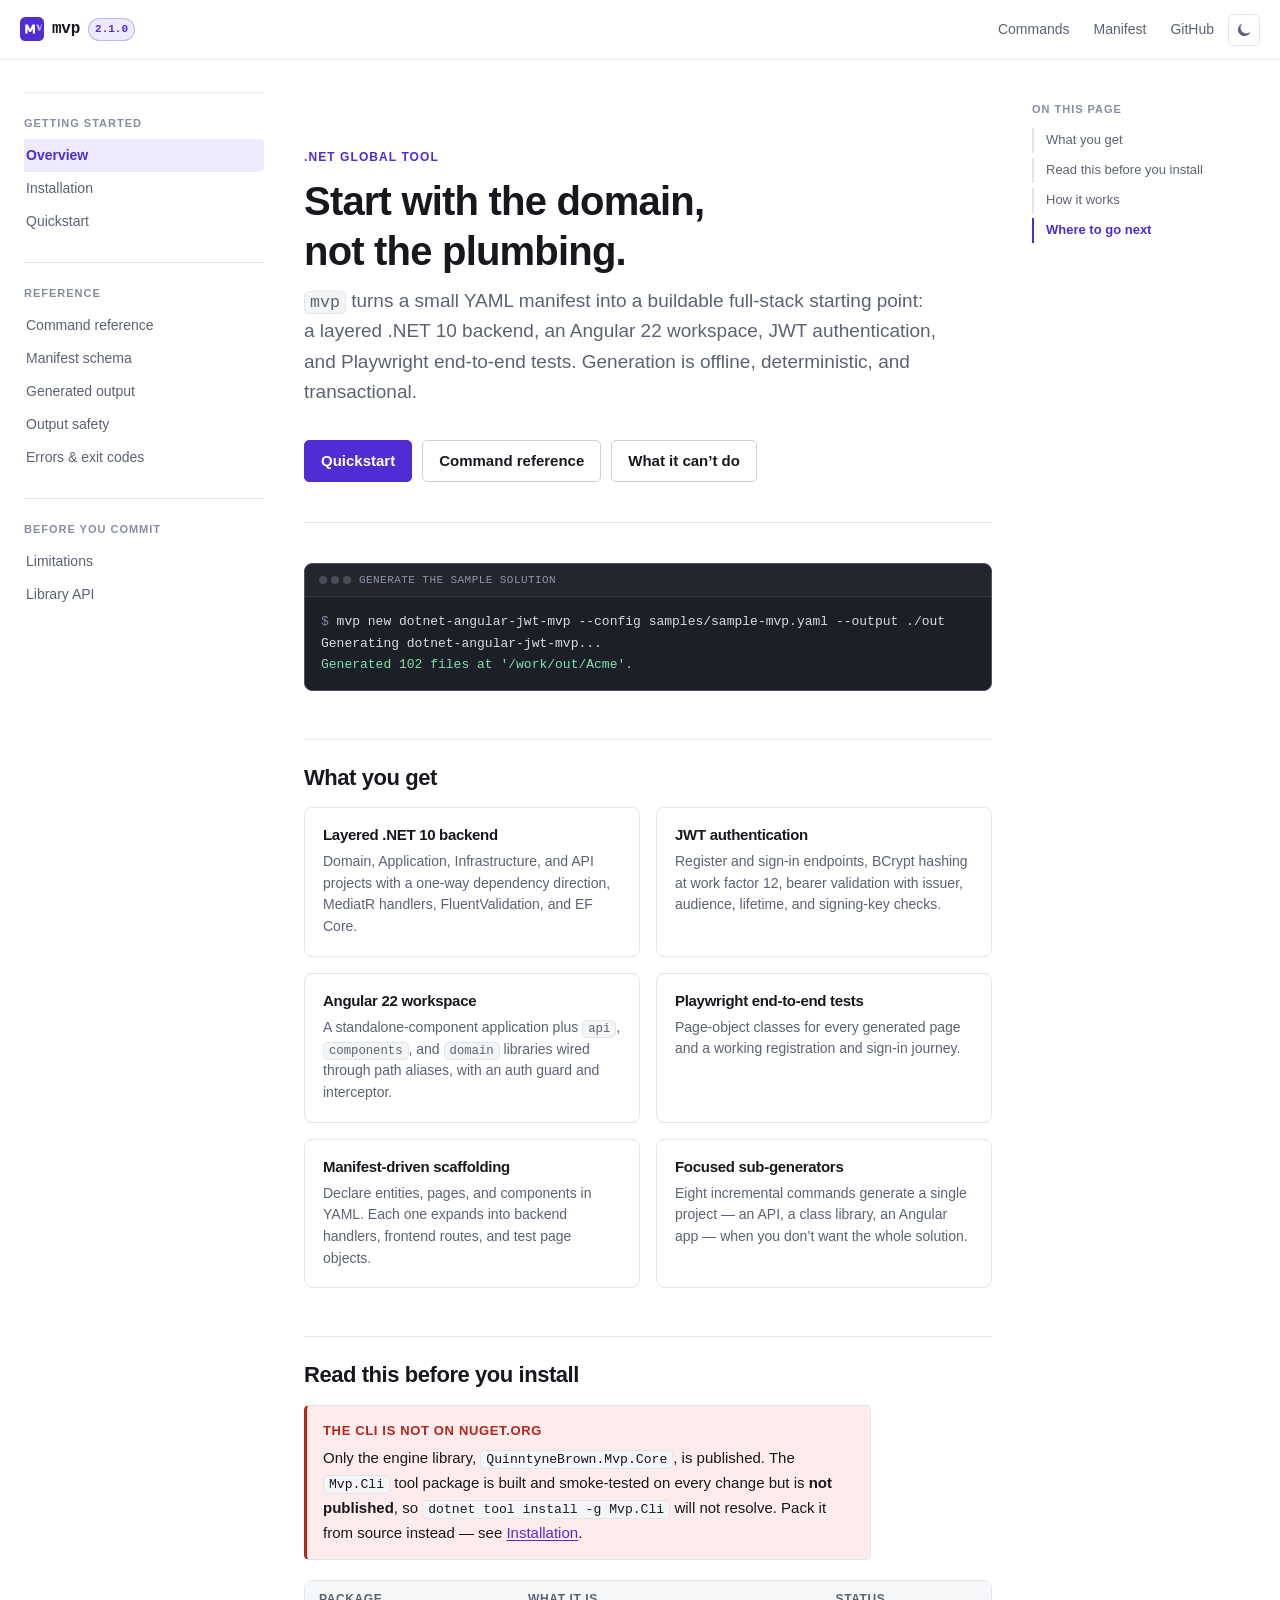
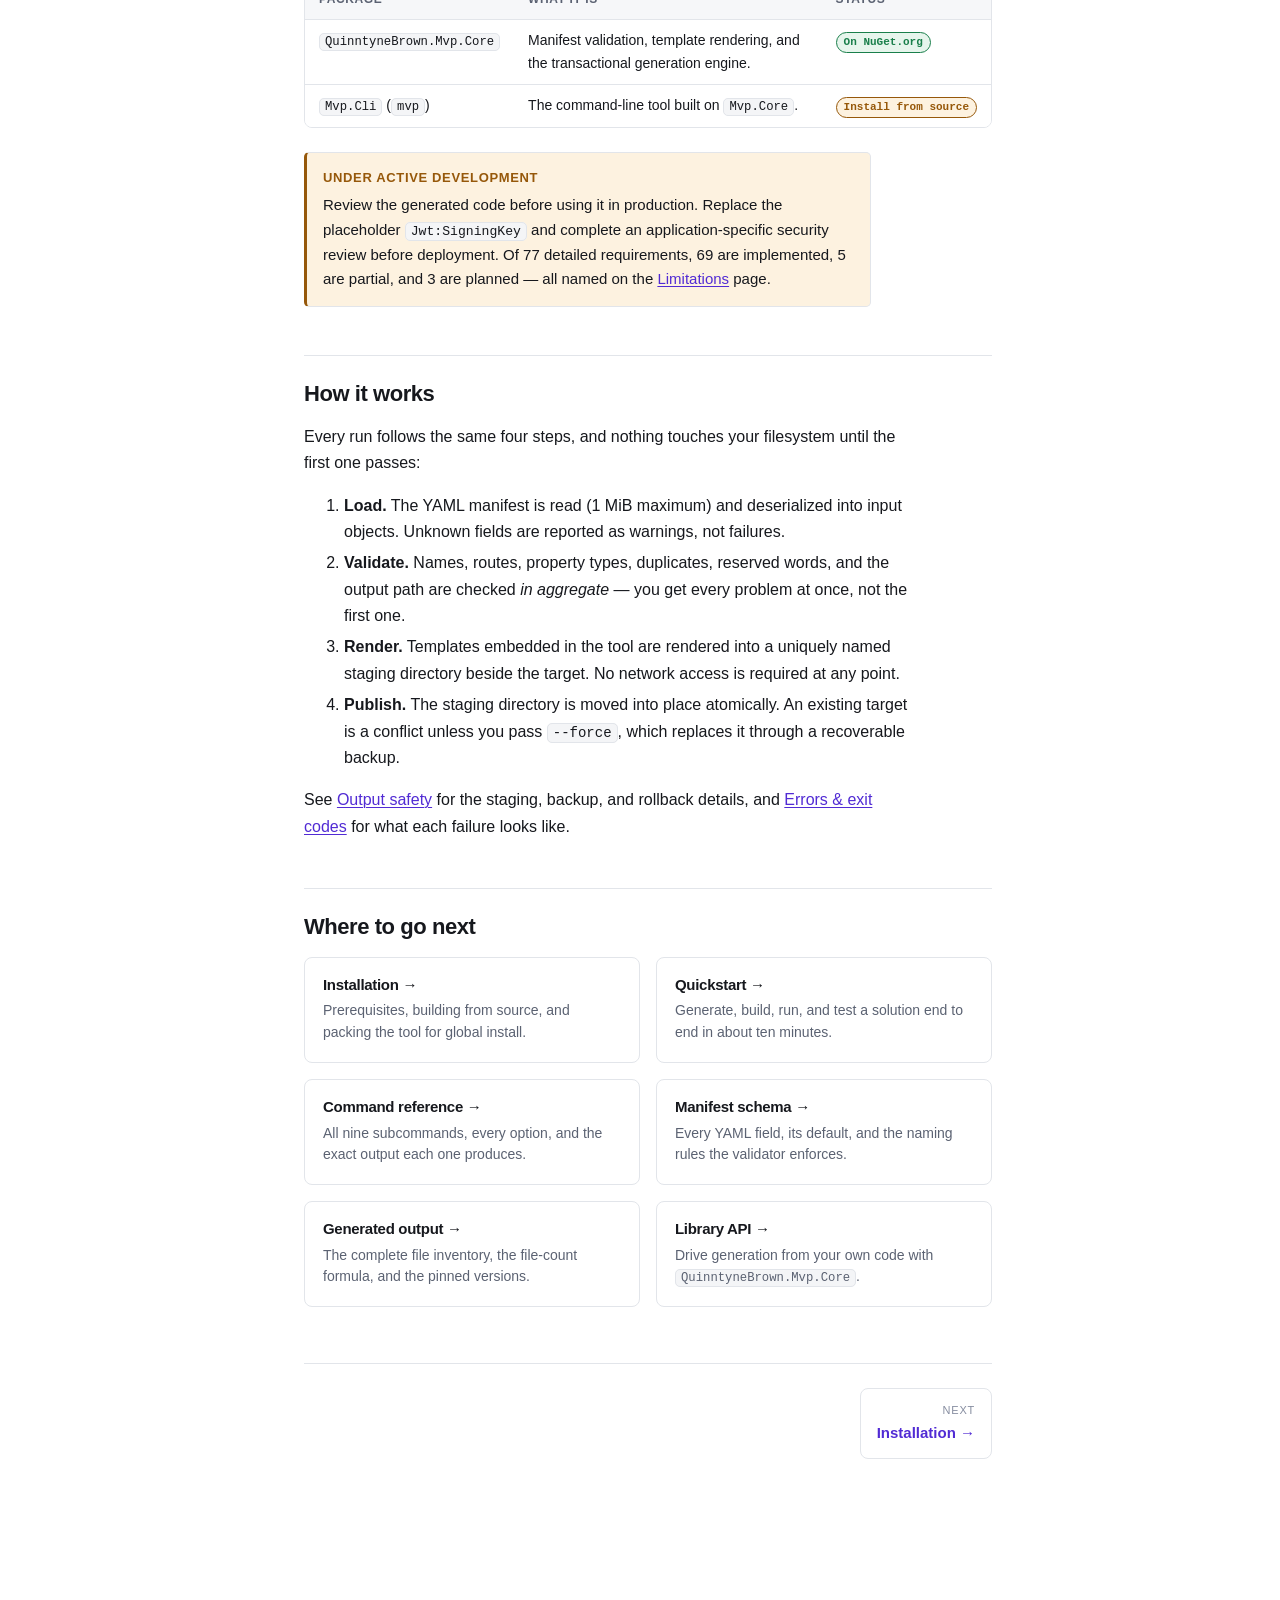
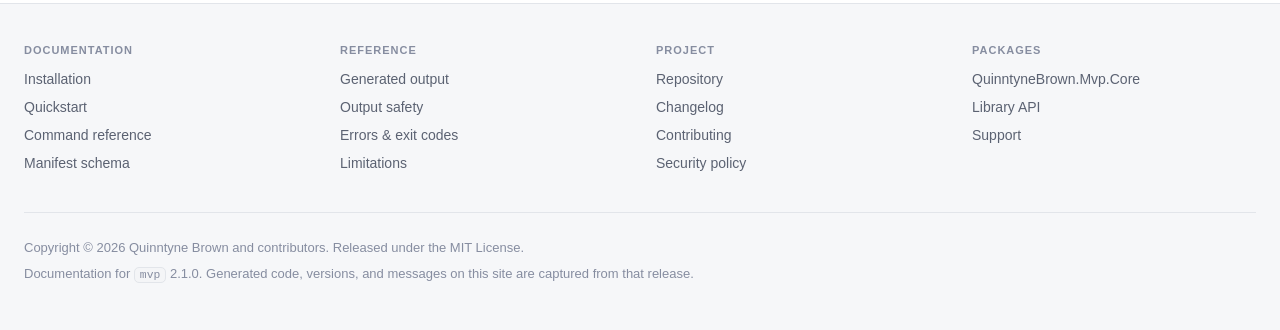
==== website/index.html @ 8b925190 "docs: add the public documentation site and its deploy workflow The site is hand-written static HTML" ====
<!doctype html>
<html lang="en">
<head>
<meta charset="utf-8">
<meta name="viewport" content="width=device-width, initial-scale=1">
<title>mvp — scaffold a .NET 10 + Angular 22 MVP</title>
<meta name="description" content="mvp is an open-source .NET command-line tool that scaffolds a JWT-authenticated .NET 10 backend, an Angular 22 workspace, and Playwright end-to-end tests from a small YAML manifest.">
<link rel="icon" href="assets/favicon.svg" type="image/svg+xml">
<link rel="stylesheet" href="assets/styles.css">
<script src="assets/site.js"></script>
</head>
<body>
<a class="skip-link" href="#content">Skip to content</a>

<header class="site-header">
  <button type="button" class="icon-button" id="nav-toggle" aria-expanded="false" aria-controls="sidebar" aria-label="Toggle navigation">
    <svg viewBox="0 0 16 16" fill="none" stroke="currentColor" stroke-width="1.5" stroke-linecap="round" aria-hidden="true"><path d="M2 4h12M2 8h12M2 12h12"/></svg>
  </button>
  <a class="brand" href="index.html">
    <svg viewBox="0 0 32 32" aria-hidden="true"><rect width="32" height="32" rx="7" fill="#512bd4"/><path d="M7 22V10h3.4l3.1 6.2L16.6 10H20v12h-3v-6.6l-2.3 4.6h-2.4L10 15.4V22H7z" fill="#fff"/><path d="M21.8 10h3.1l1.6 5.3 1.6-5.3h1.3l-2.4 8h-2.6l-2.6-8z" fill="#fff" opacity=".62"/></svg>
    <span class="brand-name">mvp</span>
    <span class="version-pill">2.1.0</span>
  </a>
  <span class="header-spacer"></span>
  <nav class="header-links" aria-label="External">
    <a class="desktop-only" href="commands.html">Commands</a>
    <a class="desktop-only" href="manifest.html">Manifest</a>
    <a href="https://github.com/QuinntyneBrown/mvp">GitHub</a>
    <button type="button" class="icon-button" id="theme-toggle" aria-label="Switch theme">
      <svg class="theme-icon-dark" viewBox="0 0 16 16" fill="currentColor" aria-hidden="true"><path d="M6.2 1.6a6.4 6.4 0 108.2 8.2A5.4 5.4 0 016.2 1.6z"/></svg>
      <svg class="theme-icon-light" viewBox="0 0 16 16" fill="none" stroke="currentColor" stroke-width="1.4" stroke-linecap="round" aria-hidden="true"><circle cx="8" cy="8" r="3.1"/><path d="M8 1v1.6M8 13.4V15M15 8h-1.6M2.6 8H1M12.9 3.1l-1.1 1.1M4.2 11.8l-1.1 1.1M12.9 12.9l-1.1-1.1M4.2 4.2L3.1 3.1"/></svg>
    </button>
  </nav>
</header>

<div class="layout">
<nav class="sidebar" id="sidebar" aria-label="Documentation">
  <h2>Getting started</h2>
  <ul>
    <li><a href="index.html">Overview</a></li>
    <li><a href="install.html">Installation</a></li>
    <li><a href="quickstart.html">Quickstart</a></li>
  </ul>
  <h2>Reference</h2>
  <ul>
    <li><a href="commands.html">Command reference</a></li>
    <li><a href="manifest.html">Manifest schema</a></li>
    <li><a href="generated.html">Generated output</a></li>
    <li><a href="output-safety.html">Output safety</a></li>
    <li><a href="errors.html">Errors &amp; exit codes</a></li>
  </ul>
  <h2>Before you commit</h2>
  <ul>
    <li><a href="limitations.html">Limitations</a></li>
    <li><a href="library.html">Library API</a></li>
  </ul>
</nav>

<main id="content">

<div class="hero">
  <p class="eyebrow">.NET global tool</p>
  <h1>Start with the domain, not the plumbing.</h1>
  <p class="lede">
    <code>mvp</code> turns a small YAML manifest into a buildable full-stack starting point:
    a layered .NET 10 backend, an Angular 22 workspace, JWT authentication, and Playwright
    end-to-end tests. Generation is offline, deterministic, and transactional.
  </p>
  <div class="hero-actions">
    <a class="button" href="quickstart.html">Quickstart</a>
    <a class="button secondary" href="commands.html">Command reference</a>
    <a class="button secondary" href="limitations.html">What it can’t do</a>
  </div>
</div>

<div class="terminal">
  <div class="terminal-label"><span class="dots"><i></i><i></i><i></i></span> generate the sample solution</div>
<pre><code><span class="prompt">$ </span>mvp new dotnet-angular-jwt-mvp --config samples/sample-mvp.yaml --output ./out
<span class="muted">Generating dotnet-angular-jwt-mvp...</span>
<span class="ok">Generated 102 files at '/work/out/Acme'.</span></code></pre>
</div>

<h2>What you get</h2>

<div class="card-grid">
  <div class="card">
    <h3>Layered .NET 10 backend</h3>
    <p>Domain, Application, Infrastructure, and API projects with a one-way dependency
    direction, MediatR handlers, FluentValidation, and EF Core.</p>
  </div>
  <div class="card">
    <h3>JWT authentication</h3>
    <p>Register and sign-in endpoints, BCrypt hashing at work factor 12, bearer validation
    with issuer, audience, lifetime, and signing-key checks.</p>
  </div>
  <div class="card">
    <h3>Angular 22 workspace</h3>
    <p>A standalone-component application plus <code>api</code>, <code>components</code>,
    and <code>domain</code> libraries wired through path aliases, with an auth guard and
    interceptor.</p>
  </div>
  <div class="card">
    <h3>Playwright end-to-end tests</h3>
    <p>Page-object classes for every generated page and a working registration and
    sign-in journey.</p>
  </div>
  <div class="card">
    <h3>Manifest-driven scaffolding</h3>
    <p>Declare entities, pages, and components in YAML. Each one expands into backend
    handlers, frontend routes, and test page objects.</p>
  </div>
  <div class="card">
    <h3>Focused sub-generators</h3>
    <p>Eight incremental commands generate a single project — an API, a class library,
    an Angular app — when you don’t want the whole solution.</p>
  </div>
</div>

<h2>Read this before you install</h2>

<div class="callout danger">
  <span class="callout-title">The CLI is not on NuGet.org</span>
  <p>Only the engine library, <code>QuinntyneBrown.Mvp.Core</code>, is published. The
  <code>Mvp.Cli</code> tool package is built and smoke-tested on every change but is
  <strong>not published</strong>, so <code>dotnet tool install -g Mvp.Cli</code> will not
  resolve. Pack it from source instead — see <a href="install.html">Installation</a>.</p>
</div>

<div class="table-scroll">
<table>
  <thead>
    <tr><th>Package</th><th>What it is</th><th>Status</th></tr>
  </thead>
  <tbody>
    <tr>
      <td class="nowrap"><code>QuinntyneBrown.Mvp.Core</code></td>
      <td>Manifest validation, template rendering, and the transactional generation engine.</td>
      <td class="nowrap"><span class="badge ok">On NuGet.org</span></td>
    </tr>
    <tr>
      <td class="nowrap"><code>Mvp.Cli</code> (<code>mvp</code>)</td>
      <td>The command-line tool built on <code>Mvp.Core</code>.</td>
      <td class="nowrap"><span class="badge warn">Install from source</span></td>
    </tr>
  </tbody>
</table>
</div>

<div class="callout warning">
  <span class="callout-title">Under active development</span>
  <p>Review the generated code before using it in production. Replace the placeholder
  <code>Jwt:SigningKey</code> and complete an application-specific security review before
  deployment. Of 77 detailed requirements, 69 are implemented, 5 are partial, and 3 are
  planned — all named on the <a href="limitations.html">Limitations</a> page.</p>
</div>

<h2>How it works</h2>

<p>
  Every run follows the same four steps, and nothing touches your filesystem until the
  first one passes:
</p>

<ol>
  <li><strong>Load.</strong> The YAML manifest is read (1&nbsp;MiB maximum) and deserialized
  into input objects. Unknown fields are reported as warnings, not failures.</li>
  <li><strong>Validate.</strong> Names, routes, property types, duplicates, reserved words,
  and the output path are checked <em>in aggregate</em> — you get every problem at once, not
  the first one.</li>
  <li><strong>Render.</strong> Templates embedded in the tool are rendered into a uniquely
  named staging directory beside the target. No network access is required at any point.</li>
  <li><strong>Publish.</strong> The staging directory is moved into place atomically. An
  existing target is a conflict unless you pass <code>--force</code>, which replaces it
  through a recoverable backup.</li>
</ol>

<p>See <a href="output-safety.html">Output safety</a> for the staging, backup, and rollback
details, and <a href="errors.html">Errors &amp; exit codes</a> for what each failure looks
like.</p>

<h2>Where to go next</h2>

<div class="card-grid">
  <a class="card" href="install.html">
    <h3>Installation →</h3>
    <p>Prerequisites, building from source, and packing the tool for global install.</p>
  </a>
  <a class="card" href="quickstart.html">
    <h3>Quickstart →</h3>
    <p>Generate, build, run, and test a solution end to end in about ten minutes.</p>
  </a>
  <a class="card" href="commands.html">
    <h3>Command reference →</h3>
    <p>All nine subcommands, every option, and the exact output each one produces.</p>
  </a>
  <a class="card" href="manifest.html">
    <h3>Manifest schema →</h3>
    <p>Every YAML field, its default, and the naming rules the validator enforces.</p>
  </a>
  <a class="card" href="generated.html">
    <h3>Generated output →</h3>
    <p>The complete file inventory, the file-count formula, and the pinned versions.</p>
  </a>
  <a class="card" href="library.html">
    <h3>Library API →</h3>
    <p>Drive generation from your own code with <code>QuinntyneBrown.Mvp.Core</code>.</p>
  </a>
</div>

<nav class="page-nav" aria-label="Pagination">
  <a class="next" href="install.html"><span class="dir">Next</span><span class="label">Installation →</span></a>
</nav>

</main>

<aside class="toc" id="toc" aria-label="On this page"></aside>
</div>

<footer class="site-footer">
  <div class="footer-inner">
    <div>
      <h2>Documentation</h2>
      <ul>
        <li><a href="install.html">Installation</a></li>
        <li><a href="quickstart.html">Quickstart</a></li>
        <li><a href="commands.html">Command reference</a></li>
        <li><a href="manifest.html">Manifest schema</a></li>
      </ul>
    </div>
    <div>
      <h2>Reference</h2>
      <ul>
        <li><a href="generated.html">Generated output</a></li>
        <li><a href="output-safety.html">Output safety</a></li>
        <li><a href="errors.html">Errors &amp; exit codes</a></li>
        <li><a href="limitations.html">Limitations</a></li>
      </ul>
    </div>
    <div>
      <h2>Project</h2>
      <ul>
        <li><a href="https://github.com/QuinntyneBrown/mvp">Repository</a></li>
        <li><a href="https://github.com/QuinntyneBrown/mvp/blob/main/CHANGELOG.md">Changelog</a></li>
        <li><a href="https://github.com/QuinntyneBrown/mvp/blob/main/CONTRIBUTING.md">Contributing</a></li>
        <li><a href="https://github.com/QuinntyneBrown/mvp/blob/main/SECURITY.md">Security policy</a></li>
      </ul>
    </div>
    <div>
      <h2>Packages</h2>
      <ul>
        <li><a href="https://www.nuget.org/packages/QuinntyneBrown.Mvp.Core">QuinntyneBrown.Mvp.Core</a></li>
        <li><a href="library.html">Library API</a></li>
        <li><a href="https://github.com/QuinntyneBrown/mvp/blob/main/SUPPORT.md">Support</a></li>
      </ul>
    </div>
  </div>
  <div class="footer-legal">
    <p>Copyright © 2026 Quinntyne Brown and contributors. Released under the MIT License.</p>
    <p>Documentation for <code>mvp</code> 2.1.0. Generated code, versions, and messages on this
    site are captured from that release.</p>
  </div>
</footer>

</body>
</html>
---- website/assets/styles.css ----
/* mvp documentation site — hand-written, no dependencies, no external requests. */

:root {
  color-scheme: light dark;

  --font-sans: -apple-system, BlinkMacSystemFont, "Segoe UI", Roboto, "Helvetica Neue", Arial, sans-serif;
  --font-mono: ui-monospace, SFMono-Regular, "SF Mono", Menlo, Consolas, "Liberation Mono", monospace;

  --measure: 68ch;
  --sidebar-w: 15rem;
  --toc-w: 14rem;
  --header-h: 3.75rem;
  --radius: 0.5rem;
  --radius-sm: 0.3125rem;

  /* Light theme */
  --bg: #ffffff;
  --bg-sunken: #f6f7f9;
  --bg-raised: #ffffff;
  --bg-code: #f4f5f7;
  --bg-terminal: #1c1f26;
  --fg: #16181d;
  --fg-muted: #5b6272;
  --fg-faint: #868da0;
  --fg-terminal: #d8dce5;
  --border: #e2e5ea;
  --border-strong: #cbd0d9;
  --accent: #512bd4;
  --accent-hover: #3f21ab;
  --accent-soft: #efeaff;
  --accent-fg: #ffffff;
  --ok: #1a7f4b;
  --ok-soft: #e6f5ec;
  --warn: #96580a;
  --warn-soft: #fdf2e0;
  --danger: #b3261e;
  --danger-soft: #fdeceb;
  --shadow: 0 1px 2px rgba(16, 18, 24, .06), 0 4px 12px rgba(16, 18, 24, .05);
}

@media (prefers-color-scheme: dark) {
  :root {
    --bg: #101319;
    --bg-sunken: #0b0e13;
    --bg-raised: #171b23;
    --bg-code: #171b23;
    --bg-terminal: #0b0e13;
    --fg: #e6e9f0;
    --fg-muted: #9aa3b6;
    --fg-faint: #6d768b;
    --fg-terminal: #d8dce5;
    --border: #262c38;
    --border-strong: #363e4e;
    --accent: #a48cff;
    --accent-hover: #bcaaff;
    --accent-soft: #201a3d;
    --accent-fg: #14101f;
    --ok: #56d394;
    --ok-soft: #10251a;
    --warn: #e0a95a;
    --warn-soft: #2a1f0e;
    --danger: #ff8a80;
    --danger-soft: #2c1412;
    --shadow: 0 1px 2px rgba(0, 0, 0, .4), 0 8px 24px rgba(0, 0, 0, .32);
  }
}

/* Explicit toggle must win over the OS preference in both directions. */
:root[data-theme="light"] {
  --bg: #ffffff;
  --bg-sunken: #f6f7f9;
  --bg-raised: #ffffff;
  --bg-code: #f4f5f7;
  --bg-terminal: #1c1f26;
  --fg: #16181d;
  --fg-muted: #5b6272;
  --fg-faint: #868da0;
  --fg-terminal: #d8dce5;
  --border: #e2e5ea;
  --border-strong: #cbd0d9;
  --accent: #512bd4;
  --accent-hover: #3f21ab;
  --accent-soft: #efeaff;
  --accent-fg: #ffffff;
  --ok: #1a7f4b;
  --ok-soft: #e6f5ec;
  --warn: #96580a;
  --warn-soft: #fdf2e0;
  --danger: #b3261e;
  --danger-soft: #fdeceb;
  --shadow: 0 1px 2px rgba(16, 18, 24, .06), 0 4px 12px rgba(16, 18, 24, .05);
}

:root[data-theme="dark"] {
  --bg: #101319;
  --bg-sunken: #0b0e13;
  --bg-raised: #171b23;
  --bg-code: #171b23;
  --bg-terminal: #0b0e13;
  --fg: #e6e9f0;
  --fg-muted: #9aa3b6;
  --fg-faint: #6d768b;
  --fg-terminal: #d8dce5;
  --border: #262c38;
  --border-strong: #363e4e;
  --accent: #a48cff;
  --accent-hover: #bcaaff;
  --accent-soft: #201a3d;
  --accent-fg: #14101f;
  --ok: #56d394;
  --ok-soft: #10251a;
  --warn: #e0a95a;
  --warn-soft: #2a1f0e;
  --danger: #ff8a80;
  --danger-soft: #2c1412;
  --shadow: 0 1px 2px rgba(0, 0, 0, .4), 0 8px 24px rgba(0, 0, 0, .32);
}

*, *::before, *::after { box-sizing: border-box; }

html {
  scroll-behavior: smooth;
  scroll-padding-top: calc(var(--header-h) + 1rem);
  -webkit-text-size-adjust: 100%;
}

@media (prefers-reduced-motion: reduce) {
  html { scroll-behavior: auto; }
  * { animation-duration: .001ms !important; transition-duration: .001ms !important; }
}

body {
  margin: 0;
  background: var(--bg);
  color: var(--fg);
  font-family: var(--font-sans);
  font-size: 1rem;
  line-height: 1.65;
  overflow-x: hidden;
  -webkit-font-smoothing: antialiased;
}

a { color: var(--accent); text-decoration-thickness: 1px; text-underline-offset: 2px; }
a:hover { color: var(--accent-hover); }

:where(a, button, summary, input):focus-visible {
  outline: 2px solid var(--accent);
  outline-offset: 2px;
  border-radius: var(--radius-sm);
}

.skip-link {
  position: absolute;
  left: -9999px;
  top: 0;
  z-index: 100;
  padding: .625rem 1rem;
  background: var(--accent);
  color: var(--accent-fg);
  border-radius: 0 0 var(--radius) 0;
}
.skip-link:focus { left: 0; color: var(--accent-fg); }

/* ---------- Header ---------- */

.site-header {
  position: sticky;
  top: 0;
  z-index: 40;
  height: var(--header-h);
  display: flex;
  align-items: center;
  gap: 1rem;
  padding: 0 1.25rem;
  background: color-mix(in srgb, var(--bg) 88%, transparent);
  backdrop-filter: saturate(180%) blur(12px);
  border-bottom: 1px solid var(--border);
}

.brand {
  display: inline-flex;
  align-items: center;
  gap: .5rem;
  font-weight: 650;
  font-size: 1.0625rem;
  letter-spacing: -.015em;
  color: var(--fg);
  text-decoration: none;
  flex: none;
}
.brand:hover { color: var(--fg); }
.brand svg { width: 1.5rem; height: 1.5rem; display: block; }
.brand .brand-name { font-family: var(--font-mono); font-size: 1rem; }

.version-pill {
  font-family: var(--font-mono);
  font-size: .6875rem;
  font-weight: 600;
  padding: .0625rem .375rem;
  border-radius: 999px;
  background: var(--accent-soft);
  color: var(--accent);
  border: 1px solid color-mix(in srgb, var(--accent) 28%, transparent);
  letter-spacing: 0;
}

.header-spacer { flex: 1 1 auto; }

.header-links {
  display: flex;
  align-items: center;
  gap: .25rem;
}

.header-links a {
  font-size: .875rem;
  color: var(--fg-muted);
  text-decoration: none;
  padding: .375rem .625rem;
  border-radius: var(--radius-sm);
}
.header-links a:hover { color: var(--fg); background: var(--bg-sunken); }

.icon-button {
  display: inline-flex;
  align-items: center;
  justify-content: center;
  width: 2rem;
  height: 2rem;
  padding: 0;
  border: 1px solid var(--border);
  border-radius: var(--radius-sm);
  background: transparent;
  color: var(--fg-muted);
  cursor: pointer;
}
.icon-button:hover { color: var(--fg); border-color: var(--border-strong); background: var(--bg-sunken); }
.icon-button svg { width: 1rem; height: 1rem; }

#nav-toggle { display: none; }

/* The icon advertises the destination, not the current state: a moon means "go dark".
   Declared light-first, then flipped by the OS preference, then by an explicit override —
   the attribute selectors outrank the media query, so the toggle wins both ways. */
.theme-icon-dark { display: block; }
.theme-icon-light { display: none; }

@media (prefers-color-scheme: dark) {
  .theme-icon-dark { display: none; }
  .theme-icon-light { display: block; }
}

:root[data-theme="light"] .theme-icon-dark { display: block; }
:root[data-theme="light"] .theme-icon-light { display: none; }
:root[data-theme="dark"] .theme-icon-dark { display: none; }
:root[data-theme="dark"] .theme-icon-light { display: block; }

/* ---------- Layout ---------- */

.layout {
  display: grid;
  grid-template-columns: var(--sidebar-w) minmax(0, 1fr) var(--toc-w);
  gap: 2.5rem;
  max-width: 84rem;
  margin: 0 auto;
  padding: 0 1.5rem;
  align-items: start;
}

/* Pages with no sidebar or table of contents (404) center a single column. */
.layout.single { grid-template-columns: minmax(0, 1fr); max-width: 60rem; }

.sidebar {
  position: sticky;
  top: var(--header-h);
  max-height: calc(100vh - var(--header-h));
  overflow-y: auto;
  padding: 2rem 0 3rem;
}

.sidebar h2 {
  font-size: .6875rem;
  text-transform: uppercase;
  letter-spacing: .09em;
  color: var(--fg-faint);
  margin: 1.5rem 0 .5rem;
  font-weight: 650;
}
.sidebar h2:first-child { margin-top: 0; }

.sidebar ul { list-style: none; margin: 0; padding: 0; }
.sidebar li { margin: 0; }

.sidebar a {
  display: block;
  padding: .3125rem .625rem;
  margin-left: -.625rem;
  font-size: .875rem;
  color: var(--fg-muted);
  text-decoration: none;
  border-radius: var(--radius-sm);
  border-left: 2px solid transparent;
}
.sidebar a:hover { color: var(--fg); background: var(--bg-sunken); }
.sidebar a[aria-current="page"] {
  color: var(--accent);
  font-weight: 600;
  background: var(--accent-soft);
}

main {
  min-width: 0;
  padding: 2.5rem 0 5rem;
}

.toc {
  position: sticky;
  top: var(--header-h);
  max-height: calc(100vh - var(--header-h));
  overflow-y: auto;
  padding: 2.5rem 0 3rem;
  font-size: .8125rem;
}
.toc-title {
  font-size: .6875rem;
  text-transform: uppercase;
  letter-spacing: .09em;
  color: var(--fg-faint);
  font-weight: 650;
  margin: 0 0 .625rem;
}
.toc ul { list-style: none; margin: 0; padding: 0; }
.toc a {
  display: block;
  padding: .1875rem 0 .1875rem .75rem;
  color: var(--fg-muted);
  text-decoration: none;
  border-left: 2px solid var(--border);
  line-height: 1.45;
}
.toc a:hover { color: var(--fg); border-left-color: var(--border-strong); }
.toc a.is-active { color: var(--accent); border-left-color: var(--accent); font-weight: 550; }
.toc .toc-h3 a { padding-left: 1.5rem; font-size: .78125rem; }
.toc:empty { display: none; }

/* ---------- Typography ---------- */

main > * { max-width: var(--measure); }
main > .wide, main > .table-scroll, main > .card-grid, main > .hero { max-width: none; }

h1, h2, h3, h4 {
  line-height: 1.25;
  letter-spacing: -.02em;
  font-weight: 650;
  color: var(--fg);
  scroll-margin-top: calc(var(--header-h) + 1rem);
}

h1 { font-size: clamp(1.875rem, 1.4rem + 1.6vw, 2.5rem); margin: 0 0 .625rem; }
h2 {
  font-size: 1.375rem;
  margin: 3rem 0 1rem;
  padding-top: 1.5rem;
  border-top: 1px solid var(--border);
}
h3 { font-size: 1.0625rem; margin: 2rem 0 .625rem; }
h4 { font-size: .9375rem; margin: 1.5rem 0 .5rem; color: var(--fg-muted); }

.lede {
  font-size: 1.125rem;
  line-height: 1.6;
  color: var(--fg-muted);
  margin: 0 0 2rem;
}

p, ul, ol { margin: 0 0 1rem; }
li { margin-bottom: .3125rem; }
li > ul, li > ol { margin-top: .3125rem; }

strong { font-weight: 650; color: var(--fg); }

hr { border: 0; border-top: 1px solid var(--border); margin: 2.5rem 0; }

.eyebrow {
  font-size: .75rem;
  font-weight: 650;
  text-transform: uppercase;
  letter-spacing: .09em;
  color: var(--accent);
  margin: 0 0 .5rem;
}

/* ---------- Inline code ---------- */

code {
  font-family: var(--font-mono);
  font-size: .875em;
  background: var(--bg-code);
  border: 1px solid var(--border);
  border-radius: var(--radius-sm);
  padding: .0625rem .3125rem;
  word-break: break-word;
}

a code { color: inherit; }
h1 code, h2 code, h3 code, h4 code { font-size: .9em; background: none; border: 0; padding: 0; }

/* ---------- Code blocks ---------- */

.code, .terminal {
  position: relative;
  margin: 0 0 1.25rem;
  border: 1px solid var(--border);
  border-radius: var(--radius);
  overflow: hidden;
  max-width: none;
}

.code { background: var(--bg-code); }
.terminal { background: var(--bg-terminal); border-color: color-mix(in srgb, var(--bg-terminal) 70%, var(--border-strong)); }

.code-label, .terminal-label {
  display: flex;
  align-items: center;
  gap: .5rem;
  padding: .4375rem .875rem;
  font-family: var(--font-mono);
  font-size: .6875rem;
  letter-spacing: .04em;
  text-transform: uppercase;
  border-bottom: 1px solid var(--border);
  color: var(--fg-faint);
  background: color-mix(in srgb, var(--bg) 50%, transparent);
}
.terminal-label {
  color: #8d95a8;
  background: rgba(255, 255, 255, .03);
  border-bottom-color: rgba(255, 255, 255, .08);
}
.terminal-label .dots { display: inline-flex; gap: .25rem; }
.terminal-label .dots i {
  width: .5rem; height: .5rem; border-radius: 50%;
  background: currentColor; opacity: .35;
}

.code pre, .terminal pre {
  margin: 0;
  padding: .875rem 1rem;
  overflow-x: auto;
  font-family: var(--font-mono);
  font-size: .8125rem;
  line-height: 1.65;
  tab-size: 2;
}
.terminal pre { color: var(--fg-terminal); }
.code pre code, .terminal pre code {
  background: none;
  border: 0;
  padding: 0;
  font-size: inherit;
  word-break: normal;
  white-space: pre;
}

.terminal .prompt { color: #7f88a0; }
.terminal .ok { color: #7ee2a8; }
.terminal .err { color: #ff9d92; }
.terminal .warn { color: #f0c07a; }
.terminal .dim { color: #6a7285; }
.terminal .path { color: #8fc6f5; }

.copy-button {
  position: absolute;
  top: .3125rem;
  right: .4375rem;
  z-index: 2;
  font-family: var(--font-sans);
  font-size: .6875rem;
  font-weight: 600;
  padding: .25rem .5rem;
  border-radius: var(--radius-sm);
  border: 1px solid var(--border);
  background: var(--bg-raised);
  color: var(--fg-muted);
  cursor: pointer;
  opacity: 0;
  transition: opacity .12s ease;
}
.code:hover .copy-button,
.terminal:hover .copy-button,
.copy-button:focus-visible { opacity: 1; }
.copy-button:hover { color: var(--fg); border-color: var(--border-strong); }
.copy-button[data-copied="true"] { color: var(--ok); border-color: var(--ok); }
.terminal .copy-button { background: rgba(255, 255, 255, .07); border-color: rgba(255, 255, 255, .14); color: #b6bdcd; }
.terminal .copy-button:hover { color: #fff; }

/* ---------- Callouts ---------- */

.callout {
  margin: 0 0 1.25rem;
  padding: .875rem 1rem;
  border: 1px solid var(--border);
  border-left: 3px solid var(--fg-faint);
  border-radius: var(--radius-sm);
  background: var(--bg-sunken);
  font-size: .9375rem;
}
.callout > :last-child { margin-bottom: 0; }
.callout .callout-title {
  display: block;
  font-weight: 650;
  font-size: .8125rem;
  text-transform: uppercase;
  letter-spacing: .05em;
  margin-bottom: .3125rem;
}
.callout.note { border-left-color: var(--accent); background: var(--accent-soft); }
.callout.note .callout-title { color: var(--accent); }
.callout.warning { border-left-color: var(--warn); background: var(--warn-soft); }
.callout.warning .callout-title { color: var(--warn); }
.callout.danger { border-left-color: var(--danger); background: var(--danger-soft); }
.callout.danger .callout-title { color: var(--danger); }
.callout.ok { border-left-color: var(--ok); background: var(--ok-soft); }
.callout.ok .callout-title { color: var(--ok); }

/* ---------- Tables ---------- */

.table-scroll {
  overflow-x: auto;
  margin: 0 0 1.5rem;
  border: 1px solid var(--border);
  border-radius: var(--radius);
}

table {
  width: 100%;
  border-collapse: collapse;
  font-size: .875rem;
  background: var(--bg-raised);
}

th, td {
  text-align: left;
  padding: .5625rem .875rem;
  border-bottom: 1px solid var(--border);
  vertical-align: top;
}
th {
  font-weight: 650;
  font-size: .75rem;
  text-transform: uppercase;
  letter-spacing: .05em;
  color: var(--fg-muted);
  background: var(--bg-sunken);
  white-space: nowrap;
}
tbody tr:last-child td { border-bottom: 0; }
td code, th code { white-space: nowrap; }
td.nowrap, th.nowrap { white-space: nowrap; }

/* ---------- Badges ---------- */

.badge {
  display: inline-block;
  font-family: var(--font-mono);
  font-size: .6875rem;
  font-weight: 600;
  line-height: 1.5;
  padding: .0625rem .4375rem;
  border-radius: 999px;
  border: 1px solid currentColor;
  white-space: nowrap;
}
.badge.ok { color: var(--ok); background: var(--ok-soft); }
.badge.warn { color: var(--warn); background: var(--warn-soft); }
.badge.danger { color: var(--danger); background: var(--danger-soft); }
.badge.accent { color: var(--accent); background: var(--accent-soft); }
.badge.neutral { color: var(--fg-muted); background: var(--bg-sunken); }

.badge-row { display: flex; flex-wrap: wrap; gap: .375rem; margin: 0 0 1.5rem; }

/* ---------- Hero ---------- */

.hero {
  padding: 3rem 0 2.5rem;
  border-bottom: 1px solid var(--border);
  margin-bottom: 2.5rem;
}
.hero h1 { max-width: 20ch; }
.hero .lede { max-width: 60ch; font-size: 1.1875rem; }

.hero-actions { display: flex; flex-wrap: wrap; gap: .625rem; margin: 1.75rem 0 0; }

.button {
  display: inline-flex;
  align-items: center;
  gap: .375rem;
  padding: .5rem 1rem;
  border-radius: var(--radius-sm);
  font-size: .9375rem;
  font-weight: 600;
  text-decoration: none;
  border: 1px solid var(--accent);
  background: var(--accent);
  color: var(--accent-fg);
}
.button:hover { background: var(--accent-hover); border-color: var(--accent-hover); color: var(--accent-fg); }
.button.secondary {
  background: transparent;
  color: var(--fg);
  border-color: var(--border-strong);
}
.button.secondary:hover { background: var(--bg-sunken); color: var(--fg); }

/* ---------- Cards ---------- */

.card-grid {
  display: grid;
  grid-template-columns: repeat(auto-fit, minmax(15rem, 1fr));
  gap: 1rem;
  margin: 0 0 1.5rem;
}

.card {
  display: block;
  padding: 1.125rem;
  border: 1px solid var(--border);
  border-radius: var(--radius);
  background: var(--bg-raised);
  text-decoration: none;
  color: inherit;
}
a.card:hover {
  border-color: var(--accent);
  box-shadow: var(--shadow);
  color: inherit;
}
.card h3 { margin: 0 0 .375rem; font-size: .9375rem; }
.card p { margin: 0; font-size: .875rem; color: var(--fg-muted); line-height: 1.55; }
.card .card-icon { color: var(--accent); margin-bottom: .625rem; display: block; }
.card .card-icon svg { width: 1.25rem; height: 1.25rem; }

/* ---------- Definition rows (option tables, message catalogue) ---------- */

.entry {
  border: 1px solid var(--border);
  border-radius: var(--radius);
  background: var(--bg-raised);
  padding: 1.125rem 1.25rem;
  margin: 0 0 1rem;
  max-width: none;
}
.entry > :last-child { margin-bottom: 0; }
.entry h3 { margin-top: 0; }
.entry .entry-meta {
  display: flex;
  flex-wrap: wrap;
  gap: .375rem;
  margin: -.25rem 0 .75rem;
}

.message {
  font-family: var(--font-mono);
  font-size: .8125rem;
  display: block;
  padding: .5rem .75rem;
  margin: 0 0 .625rem;
  background: var(--bg-code);
  border: 1px solid var(--border);
  border-left: 3px solid var(--danger);
  border-radius: var(--radius-sm);
  overflow-x: auto;
  white-space: pre-wrap;
  word-break: break-word;
}
.message.warn { border-left-color: var(--warn); }

/* ---------- Footer ---------- */

.site-footer {
  border-top: 1px solid var(--border);
  background: var(--bg-sunken);
  margin-top: 4rem;
  padding: 2.5rem 1.5rem;
  font-size: .875rem;
  color: var(--fg-muted);
}
.footer-inner {
  max-width: 84rem;
  margin: 0 auto;
  display: grid;
  grid-template-columns: repeat(auto-fit, minmax(11rem, 1fr));
  gap: 2rem;
}
.site-footer h2 {
  font-size: .6875rem;
  text-transform: uppercase;
  letter-spacing: .09em;
  color: var(--fg-faint);
  margin: 0 0 .625rem;
  border: 0;
  padding: 0;
  font-weight: 650;
}
.site-footer ul { list-style: none; margin: 0; padding: 0; }
.site-footer li { margin-bottom: .3125rem; }
.site-footer a { color: var(--fg-muted); text-decoration: none; }
.site-footer a:hover { color: var(--accent); text-decoration: underline; }
.footer-legal {
  max-width: 84rem;
  margin: 2rem auto 0;
  padding-top: 1.5rem;
  border-top: 1px solid var(--border);
  font-size: .8125rem;
  color: var(--fg-faint);
}
.footer-legal p { margin: 0 0 .3125rem; }

/* ---------- Page nav ---------- */

.page-nav {
  display: flex;
  justify-content: space-between;
  gap: 1rem;
  margin-top: 3.5rem;
  padding-top: 1.5rem;
  border-top: 1px solid var(--border);
  max-width: none;
}
.page-nav a {
  flex: 0 1 auto;
  max-width: 48%;
  padding: .75rem 1rem;
  border: 1px solid var(--border);
  border-radius: var(--radius);
  text-decoration: none;
  color: inherit;
  background: var(--bg-raised);
}
.page-nav a:hover { border-color: var(--accent); color: inherit; }
.page-nav .dir { display: block; font-size: .6875rem; text-transform: uppercase; letter-spacing: .07em; color: var(--fg-faint); }
.page-nav .label { font-weight: 600; font-size: .9375rem; color: var(--accent); }
.page-nav .next { margin-left: auto; text-align: right; }

/* ---------- Responsive ---------- */

@media (max-width: 1180px) {
  .layout { grid-template-columns: var(--sidebar-w) minmax(0, 1fr); gap: 2rem; }
  .toc { display: none; }
}

@media (max-width: 860px) {
  :root { --header-h: 3.5rem; }
  .layout { grid-template-columns: minmax(0, 1fr); padding: 0 1.125rem; gap: 0; }
  #nav-toggle { display: inline-flex; }
  .header-links .desktop-only { display: none; }

  .sidebar {
    position: fixed;
    inset: var(--header-h) 0 auto 0;
    max-height: calc(100vh - var(--header-h));
    background: var(--bg);
    border-bottom: 1px solid var(--border);
    padding: 1.25rem 1.125rem 1.75rem;
    z-index: 30;
    display: none;
    box-shadow: var(--shadow);
  }
  .sidebar.is-open { display: block; }

  main { padding: 2rem 0 3.5rem; }
  h2 { margin-top: 2.5rem; }
  .hero { padding: 2rem 0 1.75rem; }
  .page-nav { flex-direction: column; }
  .page-nav a { max-width: none; }
  .page-nav .next { text-align: left; }
}

@media print {
  .site-header, .sidebar, .toc, .copy-button, .page-nav, .site-footer { display: none !important; }
  .layout { display: block; max-width: none; padding: 0; }
  body { color: #000; background: #fff; }
}
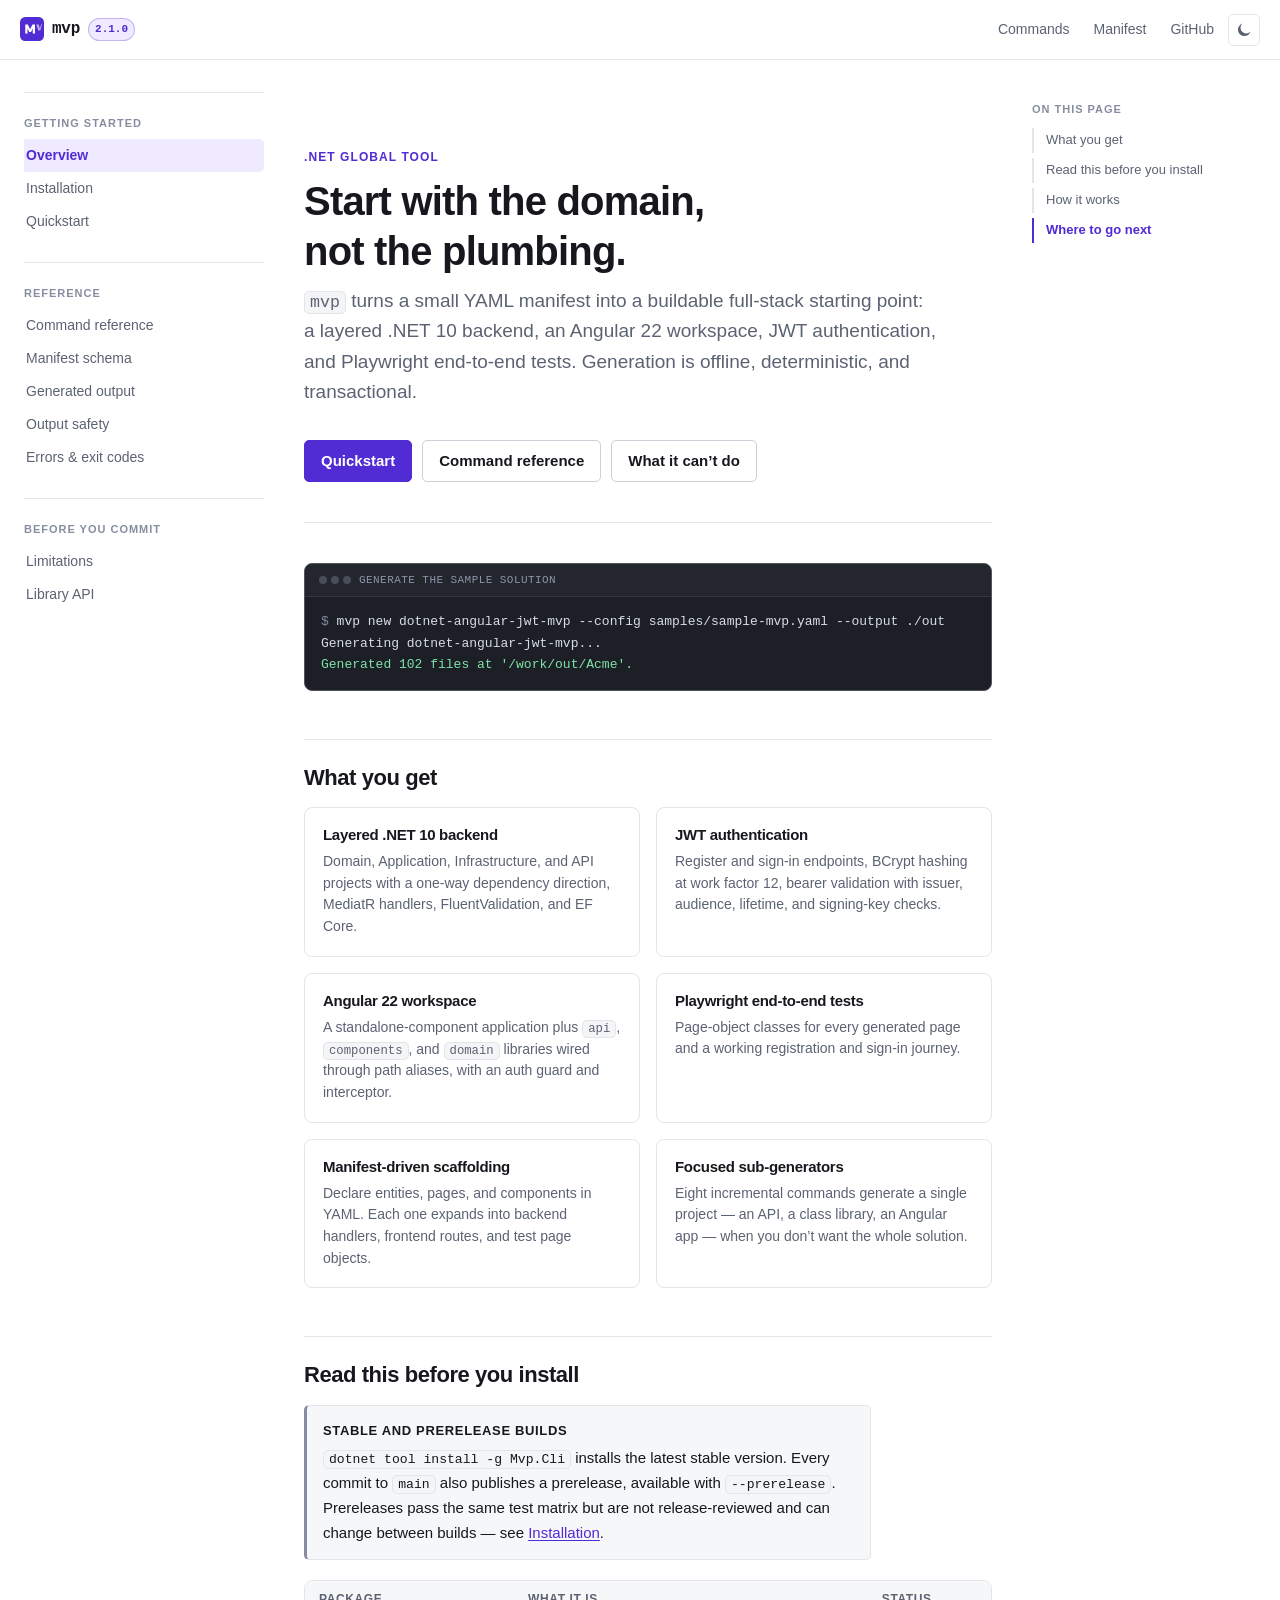
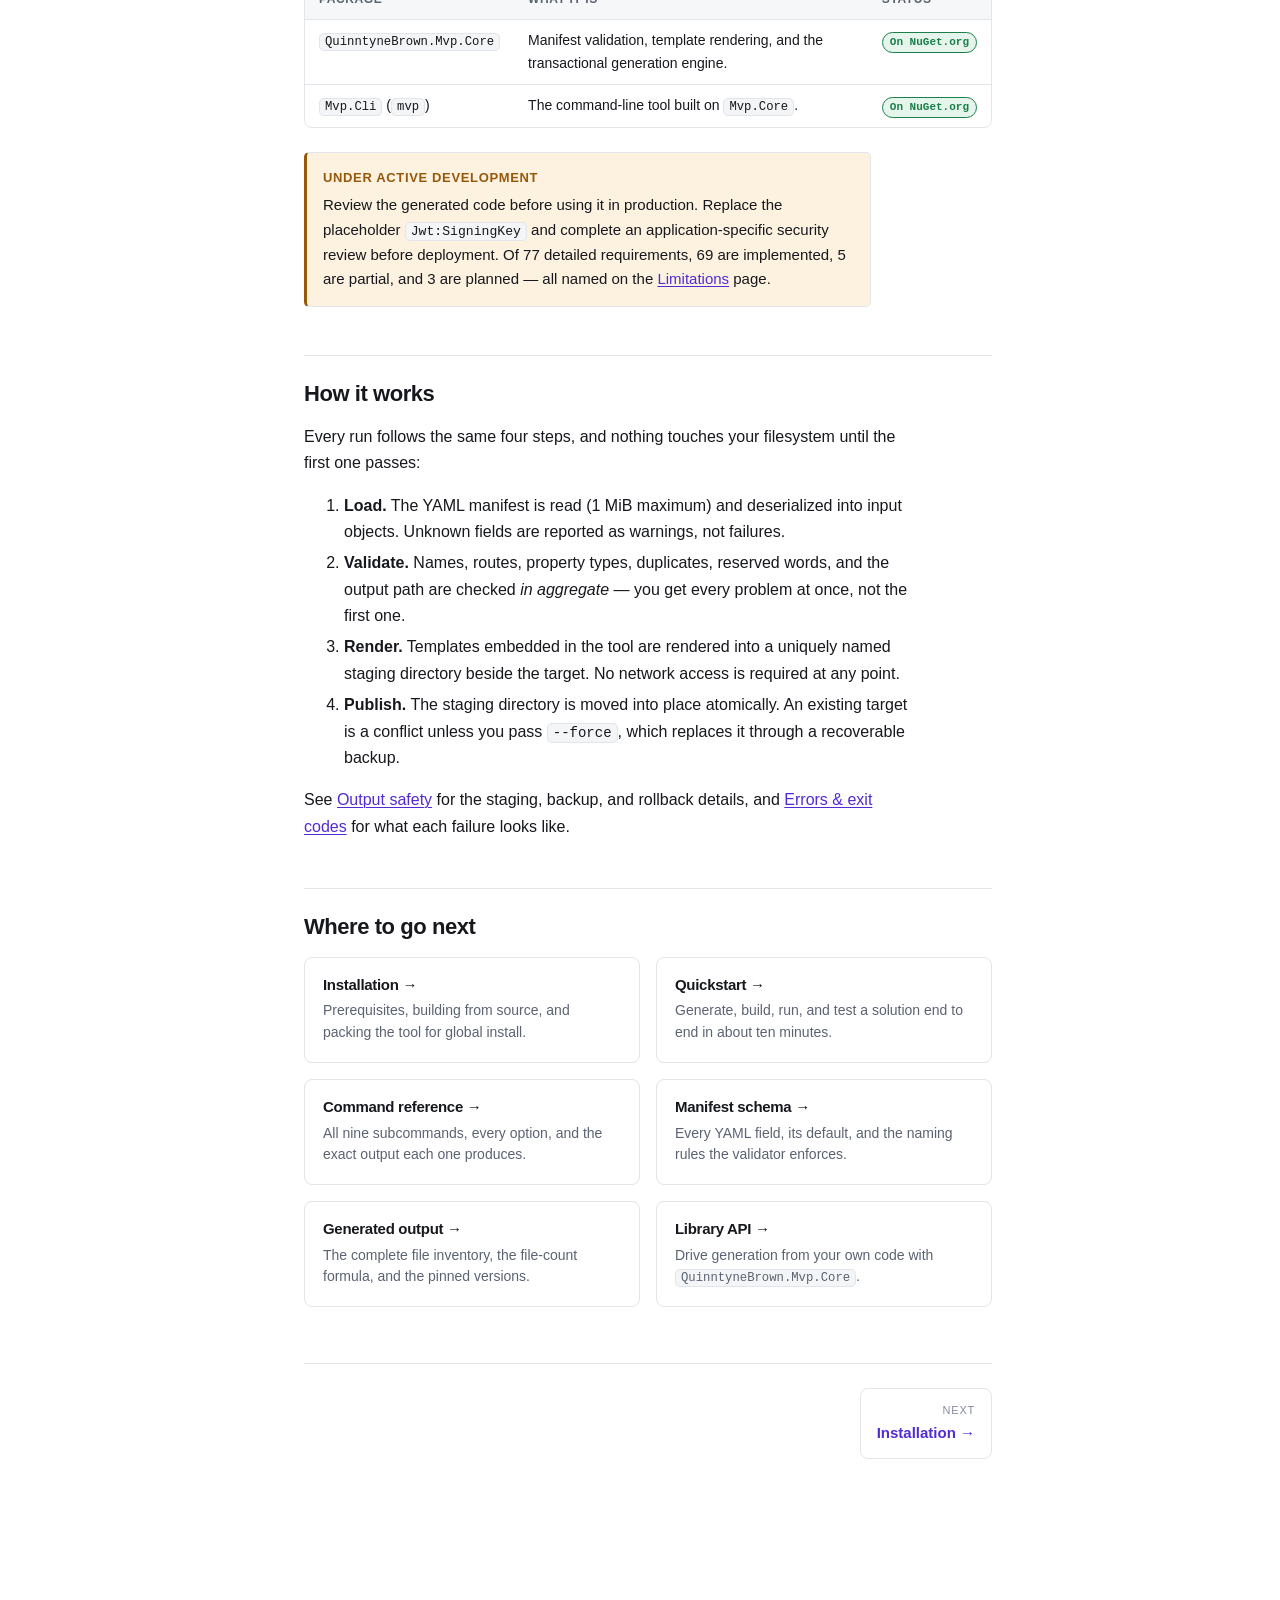
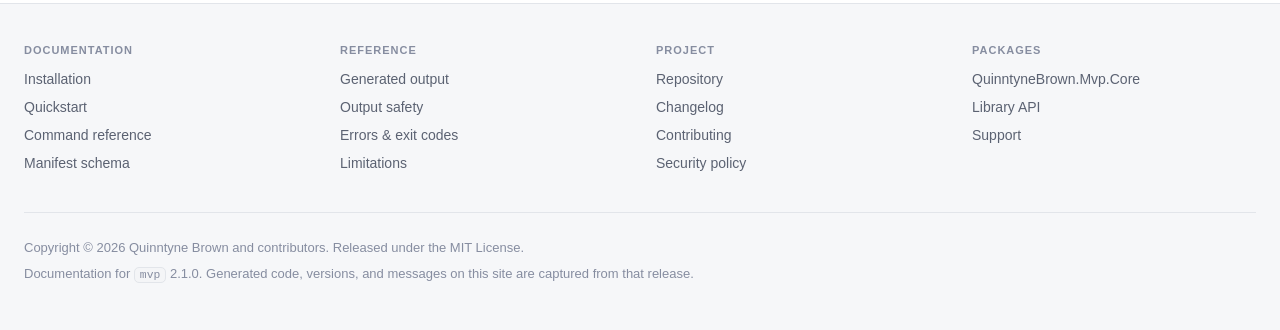
==== commit 32ebccda: "ci: publish Mvp.Cli to NuGet, with a prerelease from every commit to main The tool was packed and sm" ====
--- a/website/index.html
+++ b/website/index.html
@@ -118,12 +118,13 @@
 
 <h2>Read this before you install</h2>
 
-<div class="callout danger">
-  <span class="callout-title">The CLI is not on NuGet.org</span>
-  <p>Only the engine library, <code>QuinntyneBrown.Mvp.Core</code>, is published. The
-  <code>Mvp.Cli</code> tool package is built and smoke-tested on every change but is
-  <strong>not published</strong>, so <code>dotnet tool install -g Mvp.Cli</code> will not
-  resolve. Pack it from source instead — see <a href="install.html">Installation</a>.</p>
+<div class="callout">
+  <span class="callout-title">Stable and prerelease builds</span>
+  <p><code>dotnet tool install -g Mvp.Cli</code> installs the latest stable version. Every
+  commit to <code>main</code> also publishes a prerelease, available with
+  <code>--prerelease</code>. Prereleases pass the same test matrix but are not
+  release-reviewed and can change between builds — see
+  <a href="install.html">Installation</a>.</p>
 </div>
 
 <div class="table-scroll">
@@ -140,7 +141,7 @@
     <tr>
       <td class="nowrap"><code>Mvp.Cli</code> (<code>mvp</code>)</td>
       <td>The command-line tool built on <code>Mvp.Core</code>.</td>
-      <td class="nowrap"><span class="badge warn">Install from source</span></td>
+      <td class="nowrap"><span class="badge ok">On NuGet.org</span></td>
     </tr>
   </tbody>
 </table>
